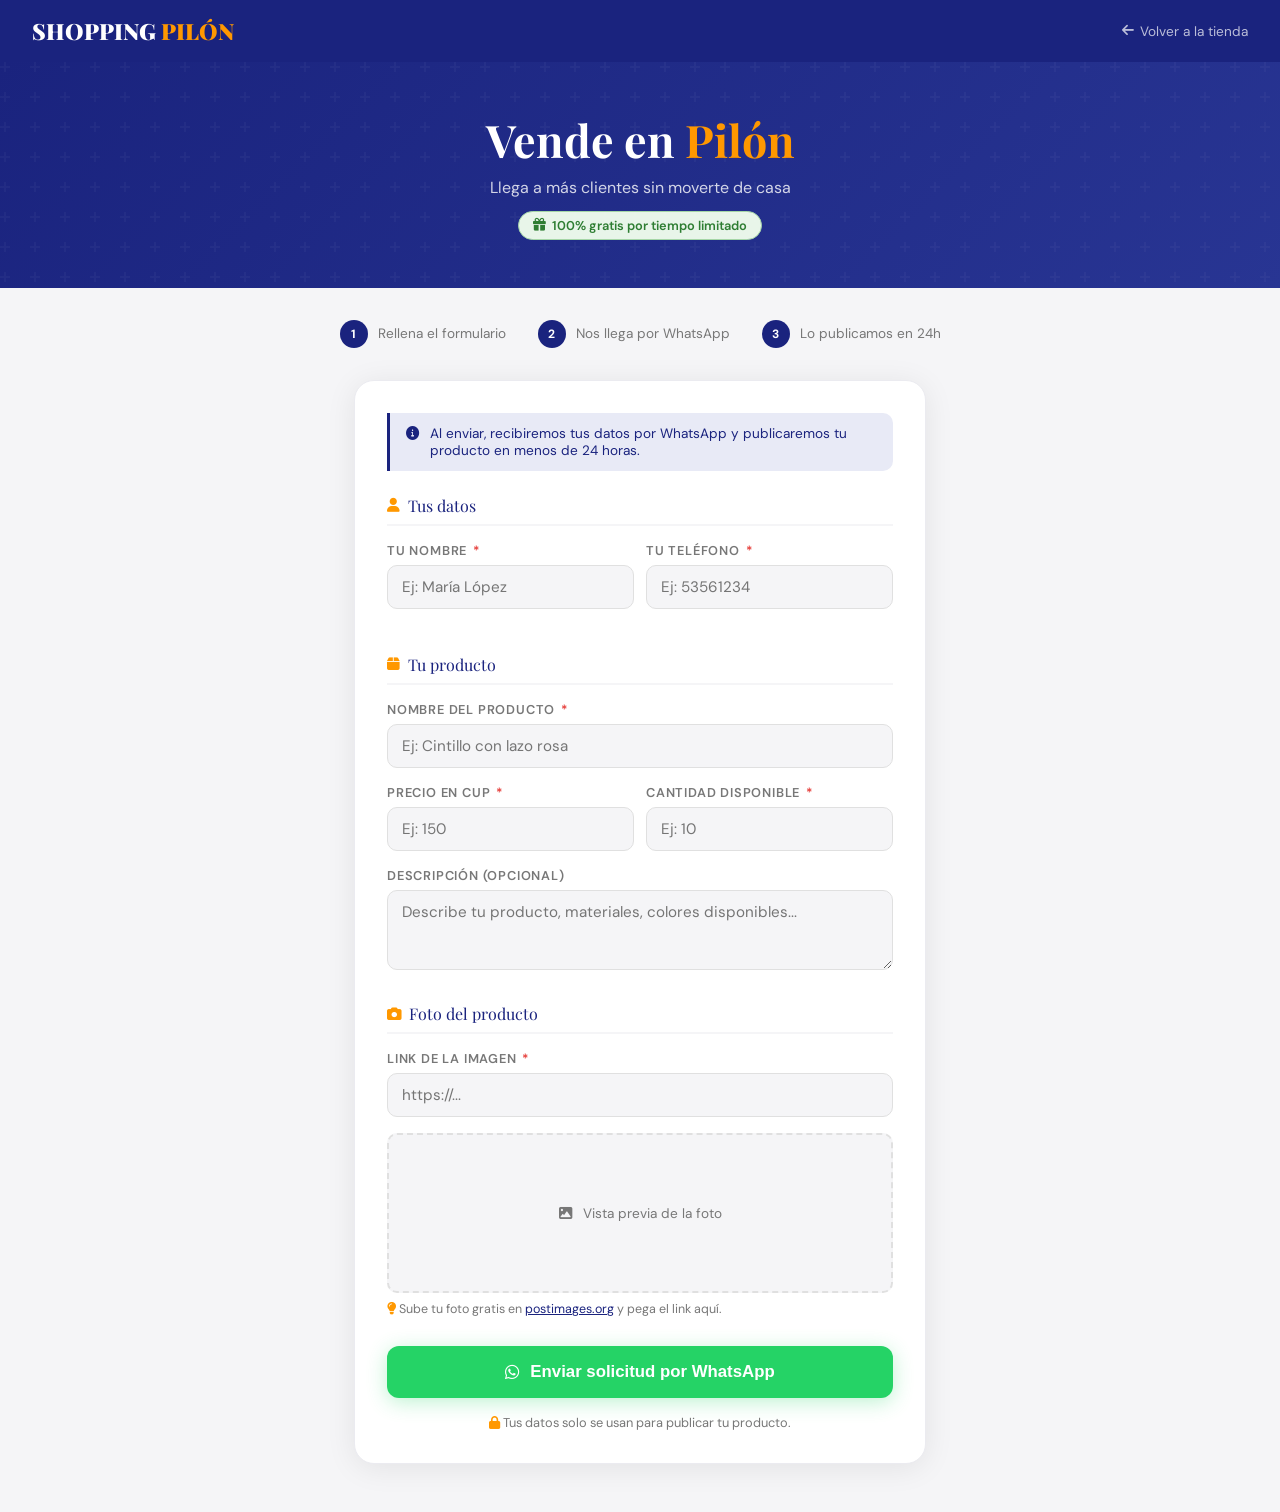
==== vender.html @ 11bbf5bd "Add files via upload" ====
<!DOCTYPE html>
<html lang="es">
<head>
    <meta charset="UTF-8">
    <meta name="viewport" content="width=device-width, initial-scale=1.0">
    <title>Vender en Shopping Pilón</title>
    <link href="https://fonts.googleapis.com/css2?family=Playfair+Display:wght@700;900&family=DM+Sans:wght@400;500;600&display=swap" rel="stylesheet">
    <link rel="stylesheet" href="https://cdnjs.cloudflare.com/ajax/libs/font-awesome/6.0.0/css/all.min.css">
    <style>
        :root {
            --primary: #1a237e;
            --accent: #ff9800;
            --whatsapp: #25d366;
            --danger: #e53935;
            --bg: #f5f5f7;
            --white: #ffffff;
            --text: #1c1c2e;
            --text-muted: #777;
            --border: #e0e0e0;
            --radius: 14px;
            --transition: 0.25s ease;
        }

        *, *::before, *::after { box-sizing: border-box; margin: 0; padding: 0; }

        body {
            background: var(--bg);
            color: var(--text);
            font-family: 'DM Sans', sans-serif;
            min-height: 100vh;
        }

        .navbar {
            background: var(--primary);
            padding: 1rem 2rem;
            display: flex;
            justify-content: space-between;
            align-items: center;
            box-shadow: 0 2px 16px rgba(26,35,126,0.25);
        }

        .logo {
            color: var(--white);
            font-family: 'Playfair Display', serif;
            font-size: 1.4rem;
            font-weight: 900;
            text-decoration: none;
        }

        .logo span { color: var(--accent); }

        .btn-back {
            color: rgba(255,255,255,0.7);
            text-decoration: none;
            font-size: 0.85rem;
            display: flex;
            align-items: center;
            gap: 6px;
            transition: color var(--transition);
        }

        .btn-back:hover { color: var(--white); }

        .page-hero {
            background: linear-gradient(135deg, var(--primary) 0%, #283593 100%);
            padding: 3rem 2rem;
            text-align: center;
            color: var(--white);
            position: relative;
            overflow: hidden;
        }

        .page-hero::before {
            content: '';
            position: absolute;
            inset: 0;
            background: url("data:image/svg+xml,%3Csvg width='60' height='60' viewBox='0 0 60 60' xmlns='http://www.w3.org/2000/svg'%3E%3Cg fill='none' fill-rule='evenodd'%3E%3Cg fill='%23ffffff' fill-opacity='0.03'%3E%3Cpath d='M36 34v-4h-2v4h-4v2h4v4h2v-4h4v-2h-4zm0-30V0h-2v4h-4v2h4v4h2V6h4V4h-4zM6 34v-4H4v4H0v2h4v4h2v-4h4v-2H6zM6 4V0H4v4H0v2h4v4h2V6h4V4H6z'/%3E%3C/g%3E%3C/g%3E%3C/svg%3E");
        }

        .page-hero h1 {
            font-family: 'Playfair Display', serif;
            font-size: clamp(1.8rem, 4vw, 2.8rem);
            margin-bottom: 0.5rem;
            position: relative;
        }

        .page-hero h1 em { color: var(--accent); font-style: normal; }
        .page-hero p { opacity: 0.8; font-size: 1rem; position: relative; }

        .gratis-badge {
            display: inline-flex;
            align-items: center;
            gap: 6px;
            background: #e8f5e9;
            color: #2e7d32;
            border: 1px solid #a5d6a7;
            padding: 5px 14px;
            border-radius: 20px;
            font-size: 0.8rem;
            font-weight: 600;
            margin-top: 0.8rem;
        }

        .steps {
            display: flex;
            justify-content: center;
            gap: 2rem;
            padding: 2rem;
            max-width: 700px;
            margin: 0 auto;
            flex-wrap: wrap;
        }

        .step {
            display: flex;
            align-items: center;
            gap: 10px;
            font-size: 0.85rem;
            color: var(--text-muted);
        }

        .step-num {
            width: 28px;
            height: 28px;
            border-radius: 50%;
            background: var(--primary);
            color: var(--white);
            display: flex;
            align-items: center;
            justify-content: center;
            font-size: 0.75rem;
            font-weight: 700;
            flex-shrink: 0;
        }

        .form-container {
            max-width: 620px;
            margin: 0 auto 3rem;
            padding: 0 1.5rem;
        }

        .form-card {
            background: var(--white);
            border-radius: 20px;
            padding: 2rem;
            box-shadow: 0 4px 30px rgba(0,0,0,0.08);
            border: 1px solid #ebebf0;
        }

        .form-section { margin-bottom: 1.8rem; }

        .form-section-title {
            font-family: 'Playfair Display', serif;
            font-size: 1rem;
            color: var(--primary);
            margin-bottom: 1rem;
            padding-bottom: 8px;
            border-bottom: 2px solid var(--bg);
            display: flex;
            align-items: center;
            gap: 8px;
        }

        .form-section-title i { color: var(--accent); font-size: 0.9rem; }

        .form-group { margin-bottom: 1rem; }

        .form-group label {
            display: block;
            font-size: 0.8rem;
            font-weight: 600;
            color: var(--text-muted);
            text-transform: uppercase;
            letter-spacing: 0.8px;
            margin-bottom: 6px;
        }

        .form-group label .req { color: var(--danger); margin-left: 2px; }

        .form-group input,
        .form-group textarea {
            width: 100%;
            background: var(--bg);
            border: 1.5px solid var(--border);
            color: var(--text);
            padding: 11px 14px;
            border-radius: 10px;
            font-size: 0.95rem;
            font-family: 'DM Sans', sans-serif;
            outline: none;
            transition: border-color var(--transition), box-shadow var(--transition);
        }

        .form-group input:focus,
        .form-group textarea:focus {
            border-color: var(--primary);
            box-shadow: 0 0 0 3px rgba(26,35,126,0.08);
            background: var(--white);
        }

        .form-group textarea { resize: vertical; min-height: 80px; }

        .form-row {
            display: grid;
            grid-template-columns: 1fr 1fr;
            gap: 12px;
        }

        @media (max-width: 480px) { .form-row { grid-template-columns: 1fr; } }

        .img-preview-box {
            width: 100%;
            height: 160px;
            border-radius: 10px;
            border: 2px dashed var(--border);
            display: flex;
            align-items: center;
            justify-content: center;
            color: var(--text-muted);
            font-size: 0.85rem;
            overflow: hidden;
            margin-top: 8px;
            background: var(--bg);
        }

        .img-preview-box img { width: 100%; height: 100%; object-fit: cover; }
        .img-preview-box.has-img { border-style: solid; border-color: var(--primary); }

        .info-box {
            background: #e8eaf6;
            border-left: 3px solid var(--primary);
            border-radius: 0 10px 10px 0;
            padding: 12px 16px;
            font-size: 0.85rem;
            color: var(--primary);
            margin-bottom: 1.5rem;
            display: flex;
            gap: 10px;
            align-items: flex-start;
        }

        .info-box i { margin-top: 2px; flex-shrink: 0; }

        .btn-enviar {
            width: 100%;
            background: var(--whatsapp);
            color: var(--white);
            border: none;
            padding: 16px;
            border-radius: 12px;
            font-size: 1.05rem;
            font-weight: 700;
            cursor: pointer;
            display: flex;
            align-items: center;
            justify-content: center;
            gap: 10px;
            transition: transform var(--transition), box-shadow var(--transition);
            box-shadow: 0 4px 20px rgba(37,211,102,0.3);
            margin-top: 0.5rem;
        }

        .btn-enviar:hover {
            transform: translateY(-2px);
            box-shadow: 0 8px 28px rgba(37,211,102,0.4);
        }

        .form-note {
            text-align: center;
            font-size: 0.8rem;
            color: var(--text-muted);
            margin-top: 1rem;
        }

        .field-error {
            font-size: 0.78rem;
            color: var(--danger);
            margin-top: 4px;
            display: none;
        }

        .form-group.error input,
        .form-group.error textarea { border-color: var(--danger); }
        .form-group.error .field-error { display: block; }
    </style>
</head>
<body>

    <nav class="navbar">
        <a href="index.html" class="logo">SHOPPING <span>PILÓN</span></a>
        <a href="index.html" class="btn-back">
            <i class="fas fa-arrow-left"></i> Volver a la tienda
        </a>
    </nav>

    <div class="page-hero">
        <h1>Vende en <em>Pilón</em></h1>
        <p>Llega a más clientes sin moverte de casa</p>
        <div class="gratis-badge">
            <i class="fas fa-gift"></i> 100% gratis por tiempo limitado
        </div>
    </div>

    <div class="steps">
        <div class="step">
            <div class="step-num">1</div>
            <span>Rellena el formulario</span>
        </div>
        <div class="step">
            <div class="step-num">2</div>
            <span>Nos llega por WhatsApp</span>
        </div>
        <div class="step">
            <div class="step-num">3</div>
            <span>Lo publicamos en 24h</span>
        </div>
    </div>

    <div class="form-container">
        <div class="form-card">

            <div class="info-box">
                <i class="fas fa-info-circle"></i>
                <span>Al enviar, recibiremos tus datos por WhatsApp y publicaremos tu producto en menos de 24 horas.</span>
            </div>

            <div class="form-section">
                <div class="form-section-title">
                    <i class="fas fa-user"></i> Tus datos
                </div>
                <div class="form-row">
                    <div class="form-group" id="g-nombre-vendedor">
                        <label>Tu nombre <span class="req">*</span></label>
                        <input type="text" id="nombre-vendedor" placeholder="Ej: María López">
                        <div class="field-error">Este campo es obligatorio</div>
                    </div>
                    <div class="form-group" id="g-telefono">
                        <label>Tu teléfono <span class="req">*</span></label>
                        <input type="tel" id="telefono" placeholder="Ej: 53561234">
                        <div class="field-error">Este campo es obligatorio</div>
                    </div>
                </div>
            </div>

            <div class="form-section">
                <div class="form-section-title">
                    <i class="fas fa-box"></i> Tu producto
                </div>
                <div class="form-group" id="g-nombre-producto">
                    <label>Nombre del producto <span class="req">*</span></label>
                    <input type="text" id="nombre-producto" placeholder="Ej: Cintillo con lazo rosa">
                    <div class="field-error">Este campo es obligatorio</div>
                </div>
                <div class="form-row">
                    <div class="form-group" id="g-precio">
                        <label>Precio en CUP <span class="req">*</span></label>
                        <input type="number" id="precio" placeholder="Ej: 150" min="1">
                        <div class="field-error">Ingresa un precio válido</div>
                    </div>
                    <div class="form-group" id="g-stock">
                        <label>Cantidad disponible <span class="req">*</span></label>
                        <input type="number" id="stock" placeholder="Ej: 10" min="1">
                        <div class="field-error">Ingresa la cantidad</div>
                    </div>
                </div>
                <div class="form-group">
                    <label>Descripción (opcional)</label>
                    <textarea id="descripcion" placeholder="Describe tu producto, materiales, colores disponibles..."></textarea>
                </div>
            </div>

            <div class="form-section">
                <div class="form-section-title">
                    <i class="fas fa-camera"></i> Foto del producto
                </div>
                <div class="form-group" id="g-imagen">
                    <label>Link de la imagen <span class="req">*</span></label>
                    <input type="url" id="imagen" placeholder="https://...">
                    <div class="field-error">Ingresa un link de imagen válido</div>
                </div>
                <div class="img-preview-box" id="img-preview">
                    <span><i class="fas fa-image" style="margin-right:6px"></i> Vista previa de la foto</span>
                </div>
                <p style="font-size:0.78rem; color:var(--text-muted); margin-top:8px;">
                    <i class="fas fa-lightbulb" style="color:var(--accent)"></i>
                    Sube tu foto gratis en <a href="https://postimages.org" target="_blank" style="color:var(--primary)">postimages.org</a> y pega el link aquí.
                </p>
            </div>

            <button class="btn-enviar" id="btn-enviar">
                <i class="fab fa-whatsapp"></i> Enviar solicitud por WhatsApp
            </button>

            <p class="form-note">
                <i class="fas fa-lock" style="color:var(--accent)"></i>
                Tus datos solo se usan para publicar tu producto.
            </p>
        </div>
    </div>

    <script>
        document.getElementById('imagen').addEventListener('input', function () {
            const preview = document.getElementById('img-preview');
            const url = this.value.trim();
            if (url) {
                preview.classList.add('has-img');
                preview.innerHTML = `<img src="${url}" onerror="this.parentElement.innerHTML='<span style=\\'color:#e53935\\'><i class=\\'fas fa-exclamation-triangle\\'></i> Link inválido</span>'; this.parentElement.classList.remove('has-img')">`;
            } else {
                preview.classList.remove('has-img');
                preview.innerHTML = '<span><i class="fas fa-image" style="margin-right:6px"></i> Vista previa de la foto</span>';
            }
        });

        function validar() {
            const campos = [
                { id: 'nombre-vendedor', grupo: 'g-nombre-vendedor', check: v => v.trim() !== '' },
                { id: 'telefono',        grupo: 'g-telefono',        check: v => v.trim() !== '' },
                { id: 'nombre-producto', grupo: 'g-nombre-producto', check: v => v.trim() !== '' },
                { id: 'precio',          grupo: 'g-precio',          check: v => v > 0 },
                { id: 'stock',           grupo: 'g-stock',           check: v => v > 0 },
                { id: 'imagen',          grupo: 'g-imagen',          check: v => v.trim().startsWith('http') },
            ];
            let valido = true;
            campos.forEach(({ id, grupo, check }) => {
                const input = document.getElementById(id);
                const grupoEl = document.getElementById(grupo);
                if (!check(input.value)) {
                    grupoEl.classList.add('error');
                    valido = false;
                } else {
                    grupoEl.classList.remove('error');
                }
            });
            return valido;
        }

        document.getElementById('btn-enviar').addEventListener('click', () => {
            if (!validar()) return;

            const nombreVendedor = document.getElementById('nombre-vendedor').value.trim();
            const telefono       = document.getElementById('telefono').value.trim();
            const nombreProducto = document.getElementById('nombre-producto').value.trim();
            const precio         = document.getElementById('precio').value;
            const stock          = document.getElementById('stock').value;
            const descripcion    = document.getElementById('descripcion').value.trim();
            const imagen         = document.getElementById('imagen').value.trim();

            let texto = `🛍️ *Nueva solicitud de vendedor — Shopping Pilón*\n\n`;
            texto += `👤 *Vendedor:* ${nombreVendedor}\n`;
            texto += `📞 *Teléfono:* ${telefono}\n\n`;
            texto += `📦 *Producto:* ${nombreProducto}\n`;
            texto += `💰 *Precio:* $${parseInt(precio).toLocaleString('es-CU')} CUP\n`;
            texto += `📊 *Stock:* ${stock} unidades\n`;
            if (descripcion) texto += `📝 *Descripción:* ${descripcion}\n`;
            texto += `🖼️ *Imagen:* ${imagen}\n\n`;
            texto += `_Enviado desde el formulario de Shopping Pilón_`;

            window.open(`https://wa.me/5356195243?text=${encodeURIComponent(texto)}`, '_blank');
        });

        document.querySelectorAll('.form-group input, .form-group textarea').forEach(input => {
            input.addEventListener('input', () => {
                input.closest('.form-group')?.classList.remove('error');
            });
        });
    </script>
</body>
</html>
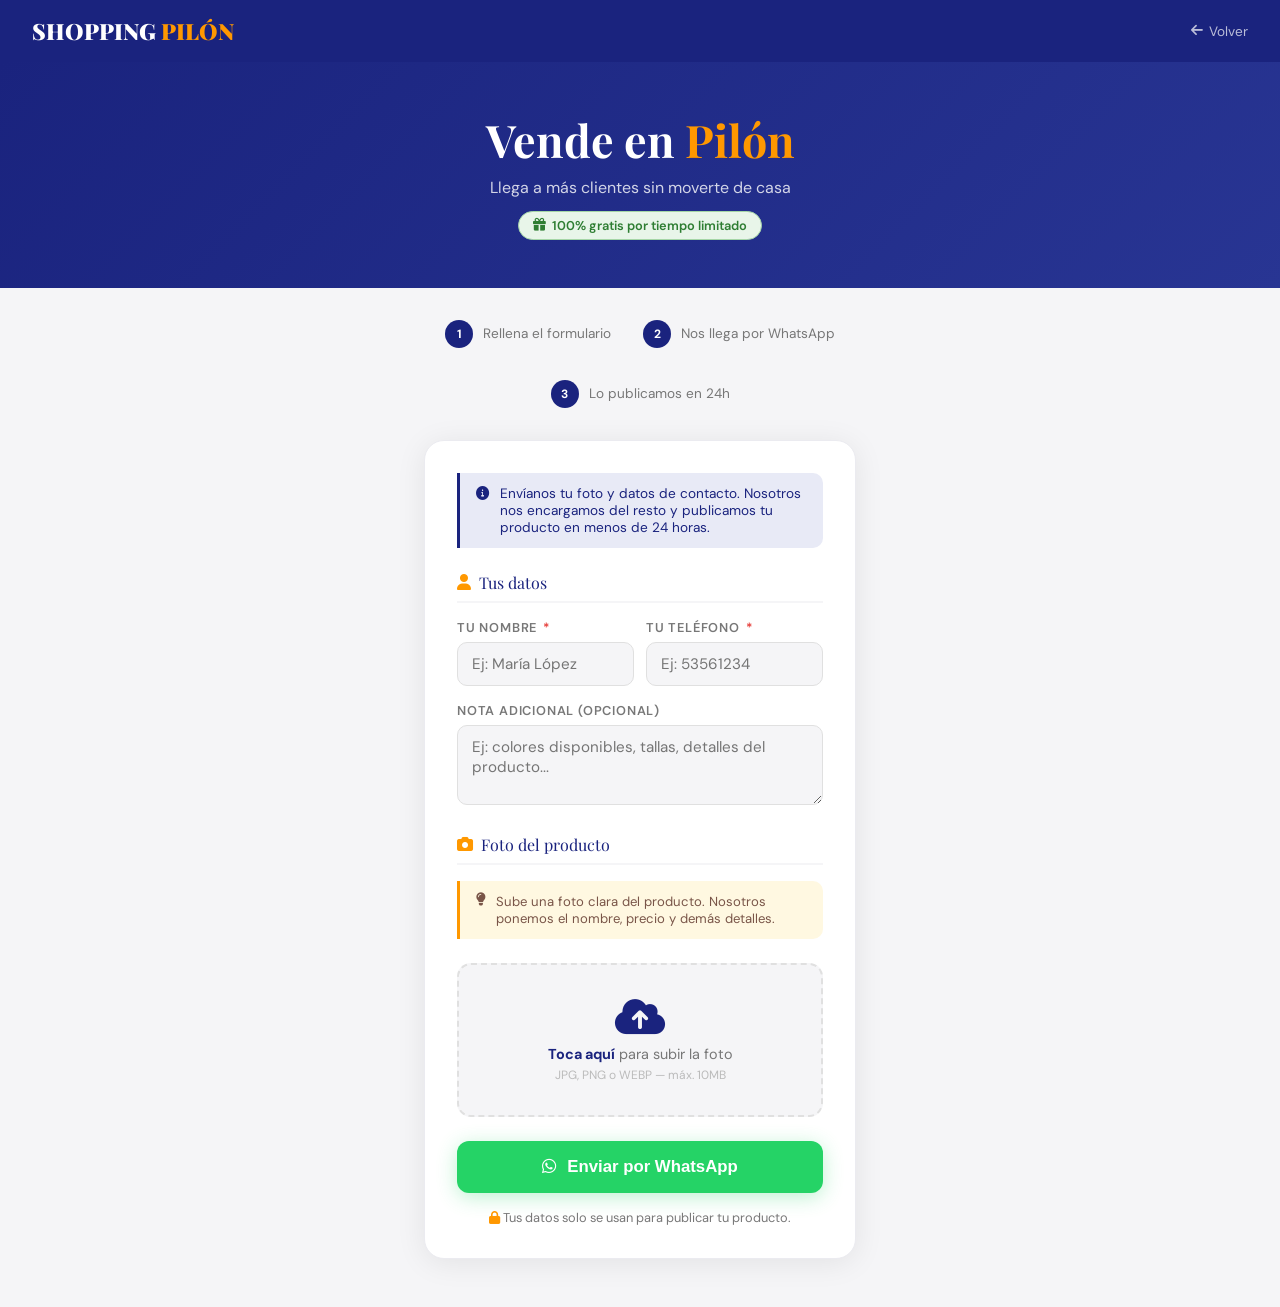
==== commit 50c74d4a: "Update vender.html" ====
--- a/vender.html
+++ b/vender.html
@@ -17,7 +17,6 @@
             --text: #1c1c2e;
             --text-muted: #777;
             --border: #e0e0e0;
-            --radius: 14px;
             --transition: 0.25s ease;
         }
 
@@ -36,7 +35,6 @@
             display: flex;
             justify-content: space-between;
             align-items: center;
-            box-shadow: 0 2px 16px rgba(26,35,126,0.25);
         }
 
         .logo {
@@ -66,26 +64,16 @@
             padding: 3rem 2rem;
             text-align: center;
             color: var(--white);
-            position: relative;
-            overflow: hidden;
-        }
-
-        .page-hero::before {
-            content: '';
-            position: absolute;
-            inset: 0;
-            background: url("data:image/svg+xml,%3Csvg width='60' height='60' viewBox='0 0 60 60' xmlns='http://www.w3.org/2000/svg'%3E%3Cg fill='none' fill-rule='evenodd'%3E%3Cg fill='%23ffffff' fill-opacity='0.03'%3E%3Cpath d='M36 34v-4h-2v4h-4v2h4v4h2v-4h4v-2h-4zm0-30V0h-2v4h-4v2h4v4h2V6h4V4h-4zM6 34v-4H4v4H0v2h4v4h2v-4h4v-2H6zM6 4V0H4v4H0v2h4v4h2V6h4V4H6z'/%3E%3C/g%3E%3C/g%3E%3C/svg%3E");
         }
 
         .page-hero h1 {
             font-family: 'Playfair Display', serif;
             font-size: clamp(1.8rem, 4vw, 2.8rem);
             margin-bottom: 0.5rem;
-            position: relative;
         }
 
         .page-hero h1 em { color: var(--accent); font-style: normal; }
-        .page-hero p { opacity: 0.8; font-size: 1rem; position: relative; }
+        .page-hero p { opacity: 0.8; font-size: 1rem; }
 
         .gratis-badge {
             display: inline-flex;
@@ -106,7 +94,7 @@
             justify-content: center;
             gap: 2rem;
             padding: 2rem;
-            max-width: 700px;
+            max-width: 600px;
             margin: 0 auto;
             flex-wrap: wrap;
         }
@@ -134,7 +122,7 @@
         }
 
         .form-container {
-            max-width: 620px;
+            max-width: 480px;
             margin: 0 auto 3rem;
             padding: 0 1.5rem;
         }
@@ -147,7 +135,22 @@
             border: 1px solid #ebebf0;
         }
 
-        .form-section { margin-bottom: 1.8rem; }
+        .info-box {
+            background: #e8eaf6;
+            border-left: 3px solid var(--primary);
+            border-radius: 0 10px 10px 0;
+            padding: 12px 16px;
+            font-size: 0.85rem;
+            color: var(--primary);
+            margin-bottom: 1.5rem;
+            display: flex;
+            gap: 10px;
+            align-items: flex-start;
+        }
+
+        .info-box i { margin-top: 2px; flex-shrink: 0; }
+
+        .form-section { margin-bottom: 1.5rem; }
 
         .form-section-title {
             font-family: 'Playfair Display', serif;
@@ -161,7 +164,7 @@
             gap: 8px;
         }
 
-        .form-section-title i { color: var(--accent); font-size: 0.9rem; }
+        .form-section-title i { color: var(--accent); }
 
         .form-group { margin-bottom: 1rem; }
 
@@ -208,38 +211,60 @@
 
         @media (max-width: 480px) { .form-row { grid-template-columns: 1fr; } }
 
-        .img-preview-box {
+        /* Upload de foto */
+        .upload-area {
+            border: 2px dashed var(--border);
+            border-radius: 14px;
+            padding: 2rem;
+            text-align: center;
+            cursor: pointer;
+            transition: border-color var(--transition), background var(--transition);
+            background: var(--bg);
+            position: relative;
+        }
+
+        .upload-area:hover { border-color: var(--primary); background: #f0f2ff; }
+        .upload-area.has-file { border-color: var(--whatsapp); border-style: solid; background: #f0fff4; }
+
+        .upload-area input[type="file"] {
+            position: absolute;
+            inset: 0;
+            opacity: 0;
+            cursor: pointer;
             width: 100%;
-            height: 160px;
+            height: 100%;
+        }
+
+        .upload-icon { font-size: 2.5rem; color: var(--primary); margin-bottom: 0.5rem; display: block; }
+        .upload-text { font-size: 0.9rem; color: var(--text-muted); }
+        .upload-text strong { color: var(--primary); }
+        .upload-hint { font-size: 0.75rem; color: #bbb; margin-top: 4px; }
+
+        .img-preview {
+            width: 100%;
+            height: 200px;
+            object-fit: cover;
             border-radius: 10px;
-            border: 2px dashed var(--border);
-            display: flex;
-            align-items: center;
-            justify-content: center;
-            color: var(--text-muted);
-            font-size: 0.85rem;
-            overflow: hidden;
-            margin-top: 8px;
-            background: var(--bg);
-        }
-
-        .img-preview-box img { width: 100%; height: 100%; object-fit: cover; }
-        .img-preview-box.has-img { border-style: solid; border-color: var(--primary); }
-
-        .info-box {
-            background: #e8eaf6;
-            border-left: 3px solid var(--primary);
+            margin-top: 1rem;
+            display: none;
+            border: 2px solid var(--whatsapp);
+        }
+
+        .img-preview.visible { display: block; }
+
+        /* Nota importante */
+        .nota-box {
+            background: #fff8e1;
+            border-left: 3px solid var(--accent);
             border-radius: 0 10px 10px 0;
             padding: 12px 16px;
-            font-size: 0.85rem;
-            color: var(--primary);
+            font-size: 0.82rem;
+            color: #795548;
             margin-bottom: 1.5rem;
             display: flex;
             gap: 10px;
             align-items: flex-start;
         }
-
-        .info-box i { margin-top: 2px; flex-shrink: 0; }
 
         .btn-enviar {
             width: 100%;
@@ -257,7 +282,6 @@
             gap: 10px;
             transition: transform var(--transition), box-shadow var(--transition);
             box-shadow: 0 4px 20px rgba(37,211,102,0.3);
-            margin-top: 0.5rem;
         }
 
         .btn-enviar:hover {
@@ -282,6 +306,7 @@
         .form-group.error input,
         .form-group.error textarea { border-color: var(--danger); }
         .form-group.error .field-error { display: block; }
+        .upload-area.error { border-color: var(--danger); }
     </style>
 </head>
 <body>
@@ -289,7 +314,7 @@
     <nav class="navbar">
         <a href="index.html" class="logo">SHOPPING <span>PILÓN</span></a>
         <a href="index.html" class="btn-back">
-            <i class="fas fa-arrow-left"></i> Volver a la tienda
+            <i class="fas fa-arrow-left"></i> Volver
         </a>
     </nav>
 
@@ -321,150 +346,134 @@
 
             <div class="info-box">
                 <i class="fas fa-info-circle"></i>
-                <span>Al enviar, recibiremos tus datos por WhatsApp y publicaremos tu producto en menos de 24 horas.</span>
+                <span>Envíanos tu foto y datos de contacto. Nosotros nos encargamos del resto y publicamos tu producto en menos de 24 horas.</span>
             </div>
 
+            <!-- Datos del vendedor -->
             <div class="form-section">
                 <div class="form-section-title">
                     <i class="fas fa-user"></i> Tus datos
                 </div>
                 <div class="form-row">
-                    <div class="form-group" id="g-nombre-vendedor">
+                    <div class="form-group" id="g-nombre">
                         <label>Tu nombre <span class="req">*</span></label>
-                        <input type="text" id="nombre-vendedor" placeholder="Ej: María López">
-                        <div class="field-error">Este campo es obligatorio</div>
+                        <input type="text" id="nombre" placeholder="Ej: María López">
+                        <div class="field-error">Escribe tu nombre</div>
                     </div>
                     <div class="form-group" id="g-telefono">
                         <label>Tu teléfono <span class="req">*</span></label>
                         <input type="tel" id="telefono" placeholder="Ej: 53561234">
-                        <div class="field-error">Este campo es obligatorio</div>
+                        <div class="field-error">Escribe tu teléfono</div>
                     </div>
                 </div>
+                <div class="form-group">
+                    <label>Nota adicional (opcional)</label>
+                    <textarea id="nota" placeholder="Ej: colores disponibles, tallas, detalles del producto..."></textarea>
+                </div>
             </div>
 
-            <div class="form-section">
-                <div class="form-section-title">
-                    <i class="fas fa-box"></i> Tu producto
-                </div>
-                <div class="form-group" id="g-nombre-producto">
-                    <label>Nombre del producto <span class="req">*</span></label>
-                    <input type="text" id="nombre-producto" placeholder="Ej: Cintillo con lazo rosa">
-                    <div class="field-error">Este campo es obligatorio</div>
-                </div>
-                <div class="form-row">
-                    <div class="form-group" id="g-precio">
-                        <label>Precio en CUP <span class="req">*</span></label>
-                        <input type="number" id="precio" placeholder="Ej: 150" min="1">
-                        <div class="field-error">Ingresa un precio válido</div>
-                    </div>
-                    <div class="form-group" id="g-stock">
-                        <label>Cantidad disponible <span class="req">*</span></label>
-                        <input type="number" id="stock" placeholder="Ej: 10" min="1">
-                        <div class="field-error">Ingresa la cantidad</div>
-                    </div>
-                </div>
-                <div class="form-group">
-                    <label>Descripción (opcional)</label>
-                    <textarea id="descripcion" placeholder="Describe tu producto, materiales, colores disponibles..."></textarea>
-                </div>
-            </div>
-
+            <!-- Solo la foto -->
             <div class="form-section">
                 <div class="form-section-title">
                     <i class="fas fa-camera"></i> Foto del producto
                 </div>
-                <div class="form-group" id="g-imagen">
-                    <label>Link de la imagen <span class="req">*</span></label>
-                    <input type="url" id="imagen" placeholder="https://...">
-                    <div class="field-error">Ingresa un link de imagen válido</div>
-                </div>
-                <div class="img-preview-box" id="img-preview">
-                    <span><i class="fas fa-image" style="margin-right:6px"></i> Vista previa de la foto</span>
-                </div>
-                <p style="font-size:0.78rem; color:var(--text-muted); margin-top:8px;">
-                    <i class="fas fa-lightbulb" style="color:var(--accent)"></i>
-                    Sube tu foto gratis en <a href="https://postimages.org" target="_blank" style="color:var(--primary)">postimages.org</a> y pega el link aquí.
-                </p>
+
+                <div class="nota-box">
+                    <i class="fas fa-lightbulb"></i>
+                    <span>Sube una foto clara del producto. Nosotros ponemos el nombre, precio y demás detalles.</span>
+                </div>
+
+                <div class="upload-area" id="upload-area">
+                    <input type="file" id="foto-input" accept="image/*">
+                    <i class="fas fa-cloud-upload-alt upload-icon"></i>
+                    <div class="upload-text"><strong>Toca aquí</strong> para subir la foto</div>
+                    <div class="upload-hint">JPG, PNG o WEBP — máx. 10MB</div>
+                </div>
+
+                <img id="img-preview" class="img-preview" alt="Vista previa">
             </div>
 
             <button class="btn-enviar" id="btn-enviar">
-                <i class="fab fa-whatsapp"></i> Enviar solicitud por WhatsApp
+                <i class="fab fa-whatsapp"></i> Enviar por WhatsApp
             </button>
 
             <p class="form-note">
                 <i class="fas fa-lock" style="color:var(--accent)"></i>
                 Tus datos solo se usan para publicar tu producto.
             </p>
+
         </div>
     </div>
 
     <script>
-        document.getElementById('imagen').addEventListener('input', function () {
+        // Preview de la foto
+        document.getElementById('foto-input').addEventListener('change', function () {
+            const file = this.files[0];
+            if (!file) return;
+
             const preview = document.getElementById('img-preview');
-            const url = this.value.trim();
-            if (url) {
-                preview.classList.add('has-img');
-                preview.innerHTML = `<img src="${url}" onerror="this.parentElement.innerHTML='<span style=\\'color:#e53935\\'><i class=\\'fas fa-exclamation-triangle\\'></i> Link inválido</span>'; this.parentElement.classList.remove('has-img')">`;
+            const area    = document.getElementById('upload-area');
+
+            const reader = new FileReader();
+            reader.onload = e => {
+                preview.src = e.target.result;
+                preview.classList.add('visible');
+                area.classList.add('has-file');
+                area.querySelector('.upload-text').innerHTML = `<strong>${file.name}</strong>`;
+                area.querySelector('.upload-hint').textContent = `${(file.size / 1024 / 1024).toFixed(2)} MB`;
+                area.classList.remove('error');
+            };
+            reader.readAsDataURL(file);
+        });
+
+        // Validar y enviar
+        document.getElementById('btn-enviar').addEventListener('click', () => {
+            const nombre   = document.getElementById('nombre').value.trim();
+            const telefono = document.getElementById('telefono').value.trim();
+            const nota     = document.getElementById('nota').value.trim();
+            const foto     = document.getElementById('foto-input').files[0];
+
+            let valido = true;
+
+            if (!nombre) {
+                document.getElementById('g-nombre').classList.add('error');
+                valido = false;
             } else {
-                preview.classList.remove('has-img');
-                preview.innerHTML = '<span><i class="fas fa-image" style="margin-right:6px"></i> Vista previa de la foto</span>';
+                document.getElementById('g-nombre').classList.remove('error');
             }
-        });
-
-        function validar() {
-            const campos = [
-                { id: 'nombre-vendedor', grupo: 'g-nombre-vendedor', check: v => v.trim() !== '' },
-                { id: 'telefono',        grupo: 'g-telefono',        check: v => v.trim() !== '' },
-                { id: 'nombre-producto', grupo: 'g-nombre-producto', check: v => v.trim() !== '' },
-                { id: 'precio',          grupo: 'g-precio',          check: v => v > 0 },
-                { id: 'stock',           grupo: 'g-stock',           check: v => v > 0 },
-                { id: 'imagen',          grupo: 'g-imagen',          check: v => v.trim().startsWith('http') },
-            ];
-            let valido = true;
-            campos.forEach(({ id, grupo, check }) => {
-                const input = document.getElementById(id);
-                const grupoEl = document.getElementById(grupo);
-                if (!check(input.value)) {
-                    grupoEl.classList.add('error');
-                    valido = false;
-                } else {
-                    grupoEl.classList.remove('error');
-                }
-            });
-            return valido;
-        }
-
-        document.getElementById('btn-enviar').addEventListener('click', () => {
-            if (!validar()) return;
-
-            const nombreVendedor = document.getElementById('nombre-vendedor').value.trim();
-            const telefono       = document.getElementById('telefono').value.trim();
-            const nombreProducto = document.getElementById('nombre-producto').value.trim();
-            const precio         = document.getElementById('precio').value;
-            const stock          = document.getElementById('stock').value;
-            const descripcion    = document.getElementById('descripcion').value.trim();
-            const imagen         = document.getElementById('imagen').value.trim();
-
+
+            if (!telefono) {
+                document.getElementById('g-telefono').classList.add('error');
+                valido = false;
+            } else {
+                document.getElementById('g-telefono').classList.remove('error');
+            }
+
+            if (!foto) {
+                document.getElementById('upload-area').classList.add('error');
+                valido = false;
+            }
+
+            if (!valido) return;
+
+            // Mensaje WhatsApp
             let texto = `🛍️ *Nueva solicitud de vendedor — Shopping Pilón*\n\n`;
-            texto += `👤 *Vendedor:* ${nombreVendedor}\n`;
-            texto += `📞 *Teléfono:* ${telefono}\n\n`;
-            texto += `📦 *Producto:* ${nombreProducto}\n`;
-            texto += `💰 *Precio:* $${parseInt(precio).toLocaleString('es-CU')} CUP\n`;
-            texto += `📊 *Stock:* ${stock} unidades\n`;
-            if (descripcion) texto += `📝 *Descripción:* ${descripcion}\n`;
-            texto += `🖼️ *Imagen:* ${imagen}\n\n`;
-            texto += `_Enviado desde el formulario de Shopping Pilón_`;
+            texto += `👤 *Nombre:* ${nombre}\n`;
+            texto += `📞 *Teléfono:* ${telefono}\n`;
+            if (nota) texto += `📝 *Nota:* ${nota}\n`;
+            texto += `\n📸 *Adjunto la foto del producto.*\n`;
+            texto += `_Enviado desde Shopping Pilón_`;
 
             window.open(`https://wa.me/5356195243?text=${encodeURIComponent(texto)}`, '_blank');
         });
 
-        document.querySelectorAll('.form-group input, .form-group textarea').forEach(input => {
-            input.addEventListener('input', () => {
-                input.closest('.form-group')?.classList.remove('error');
+        // Quitar error al escribir
+        document.querySelectorAll('input, textarea').forEach(el => {
+            el.addEventListener('input', () => {
+                el.closest('.form-group')?.classList.remove('error');
             });
         });
     </script>
+
 </body>
 </html>
-
-
